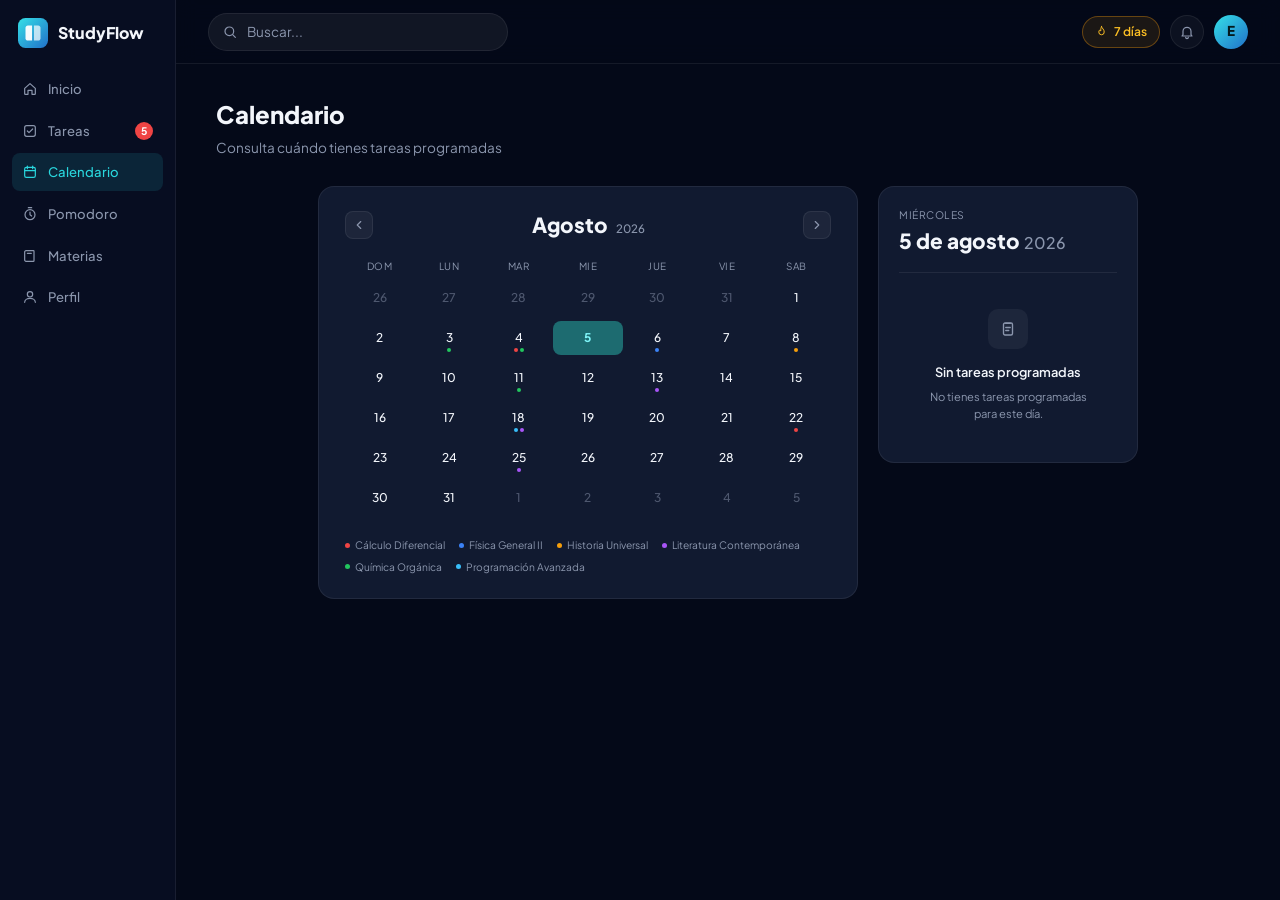
==== html/calendario.html @ 8182ddf0 "Paginas 1" ====
<!DOCTYPE html>
<html lang="es">
<head>
  <meta charset="UTF-8">
  <meta name="viewport" content="width=device-width, initial-scale=1.0">
  <title>Calendario — StudyFlow</title>
  <meta name="description" content="Consulta cuándo tienes tareas programadas en tu calendario de StudyFlow.">
  <link rel="icon" href="../assets/icons/favicon.svg" type="image/svg+xml">
  <link rel="preconnect" href="https://fonts.googleapis.com">
  <link rel="preconnect" href="https://fonts.gstatic.com" crossorigin>
  <link href="https://fonts.googleapis.com/css2?family=Plus+Jakarta+Sans:wght@400;500;600;700;800&display=swap" rel="stylesheet">
  <link rel="stylesheet" href="../css/styles.css">
  <link rel="stylesheet" href="../css/app.css">
  <link rel="stylesheet" href="../css/calendar.css">
  <link rel="stylesheet" href="../css/calendario.css">
</head>
<body class="app">

  <a class="skip-link" href="#contenido">Saltar al contenido principal</a>

  <div class="app-shell">
    <aside class="sidebar" id="sidebar">
      <a class="sidebar__brand" href="dashboard.html" aria-label="StudyFlow, ir al inicio">
        <img src="../assets/logo/studyflow-mark.svg" alt="" width="30" height="30">
        <span>StudyFlow</span>
      </a>
      <nav aria-label="Navegación de la aplicación">
        <ul class="sidebar__nav">
          <li><a class="sidebar__link" href="dashboard.html"><svg viewBox="0 0 24 24" aria-hidden="true"><path d="M4 11l8-7 8 7v8a1 1 0 0 1-1 1h-4v-6H9v6H5a1 1 0 0 1-1-1v-8z"/></svg><span>Inicio</span></a></li>
          <li><a class="sidebar__link" href="#"><svg viewBox="0 0 24 24" aria-hidden="true"><rect x="4" y="4" width="16" height="16" rx="3"/><path d="M8 12l2.5 2.5L16 9"/></svg><span>Tareas</span><span class="sidebar__badge" aria-label="5 tareas pendientes">5</span></a></li>
          <li><a class="sidebar__link" href="calendario.html" aria-current="page"><svg viewBox="0 0 24 24" aria-hidden="true"><rect x="4" y="5" width="16" height="15" rx="2.5"/><path d="M4 10h16M8 3v4M16 3v4"/></svg><span>Calendario</span></a></li>
          <li><a class="sidebar__link" href="#"><svg viewBox="0 0 24 24" aria-hidden="true"><circle cx="12" cy="13" r="7.5"/><path d="M12 9v4l2.5 2M9.5 2.5h5"/></svg><span>Pomodoro</span></a></li>
          <li><a class="sidebar__link" href="#"><svg viewBox="0 0 24 24" aria-hidden="true"><path d="M6 4h11a1 1 0 0 1 1 1v14a1 1 0 0 1-1 1H6a2 2 0 0 1-2-2V6a2 2 0 0 1 2-2z"/><path d="M8 8h6"/></svg><span>Materias</span></a></li>
          <li><a class="sidebar__link" href="#"><svg viewBox="0 0 24 24" aria-hidden="true"><circle cx="12" cy="8" r="4"/><path d="M4 20c0-3.5 3.6-6 8-6s8 2.5 8 6"/></svg><span>Perfil</span></a></li>
        </ul>
      </nav>
    </aside>
    <div class="sidebar-backdrop" aria-hidden="true"></div>

    <div class="app-main">
      <header class="topbar">
        <button type="button" class="topbar__menu" aria-label="Abrir menú de navegación" aria-expanded="false" aria-controls="sidebar"><svg viewBox="0 0 24 24" aria-hidden="true"><path d="M4 7h16M4 12h16M4 17h16"/></svg></button>
        <form class="topbar__search" role="search" action="#">
          <label class="visually-hidden" for="buscar">Buscar</label>
          <svg viewBox="0 0 24 24" aria-hidden="true"><circle cx="11" cy="11" r="6.5"/><path d="M16 16l4 4"/></svg>
          <input type="search" id="buscar" name="buscar" placeholder="Buscar...">
        </form>
        <div class="topbar__actions">
          <span class="streak"><svg viewBox="0 0 24 24" aria-hidden="true"><path d="M12 3c1 3.5 5 5 5 10a5 5 0 0 1-10 0c0-2 1-3 2-4 .3 1.2 1 1.8 1.7 2C10.5 8 10.8 5.5 12 3z"/></svg>7 días</span>
          <button type="button" class="icon-button" aria-label="Notificaciones"><svg viewBox="0 0 24 24" aria-hidden="true"><path d="M6 16v-5a6 6 0 0 1 12 0v5l1.5 2h-15L6 16zM10 20a2 2 0 0 0 4 0"/></svg></button>
          <span class="avatar" role="img" aria-label="Perfil de usuario">E</span>
        </div>
      </header>

      <main class="app-content" id="contenido">
        <div class="page-header">
          <h1>Calendario</h1>
          <p>Consulta cuándo tienes tareas programadas</p>
        </div>

        <div class="calendar-layout">
          <section class="calendar" data-calendar aria-labelledby="cal-titulo">
        <div class="calendar__header">
          <button type="button" class="calendar__nav" data-cal-prev aria-label="Mes anterior"><svg viewBox="0 0 24 24" aria-hidden="true"><path d="M15 6l-6 6 6 6"/></svg></button>
          <h2 class="calendar__title" id="cal-titulo"><span data-cal-month>Agosto</span> <span class="calendar__year" data-cal-year>2026</span></h2>
          <button type="button" class="calendar__nav" data-cal-next aria-label="Mes siguiente"><svg viewBox="0 0 24 24" aria-hidden="true"><path d="M9 6l6 6-6 6"/></svg></button>
        </div>
        <div class="calendar__weekdays" aria-hidden="true"><span>DOM</span><span>LUN</span><span>MAR</span><span>MIE</span><span>JUE</span><span>VIE</span><span>SAB</span></div>
        <div class="calendar__grid" data-cal-grid></div>
        <ul class="calendar__legend" aria-label="Materias">
          <li><span class="dot-subject dot-subject--calculo" aria-hidden="true"></span>Cálculo Diferencial</li>
          <li><span class="dot-subject dot-subject--fisica" aria-hidden="true"></span>Física General II</li>
          <li><span class="dot-subject dot-subject--historia" aria-hidden="true"></span>Historia Universal</li>
          <li><span class="dot-subject dot-subject--literatura" aria-hidden="true"></span>Literatura Contemporánea</li>
          <li><span class="dot-subject dot-subject--quimica" aria-hidden="true"></span>Química Orgánica</li>
          <li><span class="dot-subject dot-subject--programacion" aria-hidden="true"></span>Programación Avanzada</li>
        </ul>
      </section>

          <aside class="card day-panel" data-day-panel aria-labelledby="dia-titulo">
            <h2 class="visually-hidden" id="dia-titulo">Detalle del día seleccionado</h2>
            <p class="day-panel__weekday" data-day-weekday>Miércoles</p>
            <p class="day-panel__date"><span data-day-date>5 de agosto</span> <span class="day-panel__year" data-day-year>2026</span></p>
            <div class="day-panel__body" aria-live="polite">
              <ul class="day-panel__list" data-day-list></ul>
              <div class="day-panel__empty" data-day-empty>
                <span class="day-panel__empty-icon"><svg viewBox="0 0 24 24" aria-hidden="true"><rect x="6" y="4" width="12" height="16" rx="2"/><path d="M9 4.5h6M9 10h6M9 14h4"/></svg></span>
                <p class="day-panel__empty-title">Sin tareas programadas</p>
                <p class="day-panel__empty-text">No tienes tareas programadas para este día.</p>
              </div>
            </div>
          </aside>
        </div>
      </main>
    </div>
  </div>

  <script src="../js/main.js"></script>
  <script src="../js/app.js"></script>
  <script src="../js/calendar.js"></script>
</body>
</html>
---- css/styles.css ----
/* =========================================================
   StudyFlow — Estilos generales (compartidos por todas las páginas)
   Variables, reset, accesibilidad, botones, navbar y footer.
   Estilos específicos: inicio.css, app.css, dashboard.css, calendario.css
   ========================================================= */

/* ---------- Variables ---------- */
:root {
  --color-background: #060b17;
  --color-background-alt: #0a1226;
  --color-surface: #101a30;
  --color-surface-alt: #131f38;
  --color-border: rgba(255, 255, 255, 0.08);

  --color-primary: #29d6dd;
  --color-primary-dark: #1aa8b0;
  --color-primary-soft: rgba(41, 214, 221, 0.14);

  --color-text: #f3f6fb;
  --color-text-secondary: #8b96ad;

  --color-feature-pomodoro: #ff8a65;
  --color-feature-materias: #e06b9d;
  --color-feature-tareas: #6fd68f;
  --color-feature-estadisticas: #6fa8ff;
  --color-feature-logros: #ffcf5c;
  --color-feature-metas: #29d6dd;

  --font-body: "Plus Jakarta Sans", "Segoe UI", system-ui, -apple-system, sans-serif;

  --radius-sm: 10px;
  --radius-md: 16px;
  --radius-lg: 24px;

  --shadow-soft: 0 20px 60px rgba(0, 0, 0, 0.45);
  --container-width: 1160px;

  --transition-fast: 160ms ease;
}

/* ---------- Reset ---------- */
*,
*::before,
*::after {
  box-sizing: border-box;
}

html {
  scroll-behavior: smooth;
}

body {
  margin: 0;
  background-color: var(--color-background);
  color: var(--color-text);
  font-family: var(--font-body);
  line-height: 1.5;
  -webkit-font-smoothing: antialiased;
}

img {
  max-width: 100%;
  display: block;
}

ul {
  list-style: none;
  margin: 0;
  padding: 0;
}

a {
  color: inherit;
  text-decoration: none;
}

h1, h2, h3, h4, p {
  margin: 0;
}

button {
  font-family: inherit;
  cursor: pointer;
}

.container {
  width: 100%;
  max-width: var(--container-width);
  margin-inline: auto;
  padding-inline: 24px;
}

/* ---------- Accessibility helpers ---------- */
.skip-link {
  position: absolute;
  left: -999px;
  top: auto;
  background: var(--color-primary);
  color: #05161a;
  padding: 12px 18px;
  border-radius: 0 0 8px 0;
  font-weight: 600;
  z-index: 1000;
}

.skip-link:focus {
  left: 0;
  top: 0;
}

:focus-visible {
  outline: 2px solid var(--color-primary);
  outline-offset: 3px;
  border-radius: 4px;
}

@media (prefers-reduced-motion: reduce) {
  html {
    scroll-behavior: auto;
  }
  * {
    animation-duration: 0.001ms !important;
    transition-duration: 0.001ms !important;
  }
}

/* ---------- Buttons ---------- */
.btn {
  display: inline-flex;
  align-items: center;
  justify-content: center;
  gap: 8px;
  border-radius: 999px;
  border: 1px solid transparent;
  padding: 11px 22px;
  font-size: 0.95rem;
  font-weight: 600;
  line-height: normal;
  transition: transform var(--transition-fast), background-color var(--transition-fast), border-color var(--transition-fast);
  white-space: nowrap;
}

.btn:hover {
  transform: translateY(-1px);
}

.btn--primary {
  background: linear-gradient(135deg, #34e0e7, var(--color-primary-dark));
  color: #04191c;
}

.btn--primary:hover {
  background: linear-gradient(135deg, #4be7ed, #21b8c1);
}

.btn--ghost {
  background: transparent;
  color: var(--color-text);
  border-color: var(--color-border);
}

.btn--ghost:hover {
  background: rgba(255, 255, 255, 0.06);
}

.btn--outline {
  background: rgba(255, 255, 255, 0.03);
  color: var(--color-text);
  border-color: var(--color-border);
}

.btn--outline:hover {
  background: rgba(255, 255, 255, 0.08);
}

.btn--large {
  padding: 14px 28px;
  font-size: 1rem;
}

.btn--block {
  width: 100%;
}

/* ---------- Header / Navbar ---------- */
.site-header {
  position: sticky;
  top: 0;
  z-index: 100;
  background: rgba(6, 11, 23, 0.85);
  backdrop-filter: blur(10px);
  border-bottom: 1px solid var(--color-border);
}

.navbar {
  display: flex;
  align-items: center;
  justify-content: space-between;
  gap: 24px;
  padding-block: 16px;
}

.navbar__brand {
  display: flex;
  align-items: center;
  gap: 10px;
  font-weight: 800;
  font-size: 1.1rem;
}

.navbar__logo {
  display: inline-flex;
  align-items: center;
  justify-content: center;
  width: 34px;
  height: 34px;
  border-radius: 10px;
  background: linear-gradient(135deg, #34e0e7, #2170c9);
  flex-shrink: 0;
}

.navbar__links {
  display: flex;
  gap: 28px;
}

.navbar__links a {
  color: var(--color-text-secondary);
  font-size: 0.95rem;
  font-weight: 500;
  transition: color var(--transition-fast);
}

.navbar__links a:hover {
  color: var(--color-text);
}

.navbar__actions {
  display: flex;
  align-items: center;
  gap: 12px;
}

.navbar__toggle {
  display: none;
  flex-direction: column;
  justify-content: center;
  gap: 5px;
  width: 40px;
  height: 40px;
  background: transparent;
  border: 1px solid var(--color-border);
  border-radius: 8px;
}

.navbar__toggle span {
  display: block;
  height: 2px;
  width: 18px;
  margin-inline: auto;
  background: var(--color-text);
  transition: transform var(--transition-fast), opacity var(--transition-fast);
}

.navbar__toggle[aria-expanded="true"] span:nth-child(1) {
  transform: translateY(7px) rotate(45deg);
}
.navbar__toggle[aria-expanded="true"] span:nth-child(2) {
  opacity: 0;
}
.navbar__toggle[aria-expanded="true"] span:nth-child(3) {
  transform: translateY(-7px) rotate(-45deg);
}

.mobile-menu {
  display: none;
  flex-direction: column;
  gap: 18px;
  padding: 20px 24px 28px;
  border-top: 1px solid var(--color-border);
  background: var(--color-background-alt);
}

.mobile-menu__links {
  display: flex;
  flex-direction: column;
  gap: 14px;
}

.mobile-menu__links a {
  color: var(--color-text);
  font-weight: 500;
}

.mobile-menu__actions {
  display: flex;
  flex-direction: column;
  gap: 10px;
}

.mobile-menu.is-open {
  display: flex;
}

/* ---------- Footer ---------- */
.site-footer {
  background: var(--color-background-alt);
  border-top: 1px solid var(--color-border);
  padding-top: 64px;
}

.footer__grid {
  display: grid;
  grid-template-columns: 1.6fr repeat(3, 1fr);
  gap: 40px;
  padding-bottom: 48px;
}

.footer__brand p {
  margin-top: 14px;
  color: var(--color-text-secondary);
  font-size: 0.9rem;
  max-width: 32ch;
}

.footer__col h4 {
  font-size: 0.9rem;
  margin-bottom: 16px;
}

.footer__col ul {
  display: flex;
  flex-direction: column;
  gap: 10px;
}

.footer__col a {
  color: var(--color-text-secondary);
  font-size: 0.9rem;
  transition: color var(--transition-fast);
}

.footer__col a:hover {
  color: var(--color-text);
}

.footer__bottom {
  border-top: 1px solid var(--color-border);
  padding-block: 22px;
  text-align: center;
  color: var(--color-text-secondary);
  font-size: 0.85rem;
}

/* ---------- Responsive (navbar, footer, contenedor) ---------- */

@media (max-width: 1024px) {
  .footer__grid {
    grid-template-columns: 1fr 1fr;
  }
}

@media (max-width: 768px) {
  .navbar__links,
  .navbar__actions {
    display: none;
  }

  .navbar__toggle {
    display: flex;
  }

  .mobile-menu.is-open {
    display: flex;
  }
}

@media (max-width: 640px) {
  .footer__grid {
    grid-template-columns: 1fr;
  }
}

@media (max-width: 480px) {
  .container {
    padding-inline: 18px;
  }
}
---- css/app.css ----
/* =========================================================
   StudyFlow — Estructura de la aplicación (páginas internas)
   Sidebar, barra superior y componentes compartidos.
   Requiere css/styles.css cargado antes.
   ========================================================= */

:root {
  --app-bg: #040918;
  --app-sidebar-bg: #070d21;
  --app-card: #0e1529;
  --app-card-alt: #111a30;
  --app-border: rgba(255, 255, 255, 0.07);

  --color-danger: #ef4444;
  --color-warning: #f59e0b;
  --color-success: #22c55e;
  --color-info: #3b82f6;

  --subject-calculo: #ef4444;
  --subject-fisica: #3b82f6;
  --subject-historia: #f59e0b;
  --subject-literatura: #a855f7;
  --subject-quimica: #22c55e;
  --subject-programacion: #38bdf8;

  --sidebar-width: 176px;
  --topbar-height: 64px;
}

.app {
  background: var(--app-bg);
}

.visually-hidden {
  position: absolute;
  width: 1px;
  height: 1px;
  margin: -1px;
  padding: 0;
  overflow: hidden;
  clip: rect(0, 0, 0, 0);
  white-space: nowrap;
  border: 0;
}

/* ---------- Layout general ---------- */
.app-shell {
  display: grid;
  grid-template-columns: var(--sidebar-width) minmax(0, 1fr);
  min-height: 100vh;
}

.app-main {
  min-width: 0;
}

.app-content {
  padding: 32px 40px 56px;
}

/* ---------- Sidebar ---------- */
.sidebar {
  position: sticky;
  top: 0;
  height: 100vh;
  display: flex;
  flex-direction: column;
  gap: 22px;
  padding: 18px 12px;
  background: var(--app-sidebar-bg);
  border-right: 1px solid var(--app-border);
}

.sidebar__brand {
  display: flex;
  align-items: center;
  gap: 10px;
  padding: 0 6px;
  font-weight: 800;
  font-size: 1rem;
}

.sidebar__brand img {
  width: 30px;
  height: 30px;
}

.sidebar__nav {
  display: flex;
  flex-direction: column;
  gap: 4px;
}

.sidebar__link {
  display: flex;
  align-items: center;
  gap: 10px;
  padding: 9px 10px;
  border-radius: 8px;
  color: var(--color-text-secondary);
  font-size: 0.82rem;
  font-weight: 500;
  transition: background-color var(--transition-fast), color var(--transition-fast);
}

.sidebar__link svg {
  width: 16px;
  height: 16px;
  flex-shrink: 0;
  fill: none;
  stroke: currentColor;
  stroke-width: 1.8;
  stroke-linecap: round;
  stroke-linejoin: round;
}

.sidebar__link:hover {
  background: rgba(255, 255, 255, 0.05);
  color: var(--color-text);
}

.sidebar__link[aria-current="page"] {
  background: rgba(41, 214, 221, 0.12);
  color: var(--color-primary);
}

.sidebar__badge {
  display: inline-flex;
  align-items: center;
  justify-content: center;
  min-width: 18px;
  height: 18px;
  margin-left: auto;
  padding: 0 5px;
  border-radius: 999px;
  background: var(--color-danger);
  color: #fff;
  font-size: 0.65rem;
  font-weight: 700;
}

.sidebar-backdrop {
  display: none;
}

/* ---------- Barra superior ---------- */
.topbar {
  position: sticky;
  top: 0;
  z-index: 50;
  display: flex;
  align-items: center;
  gap: 16px;
  height: var(--topbar-height);
  padding: 0 32px;
  background: rgba(4, 9, 24, 0.88);
  backdrop-filter: blur(10px);
  border-bottom: 1px solid var(--app-border);
}

.topbar__menu {
  display: none;
  place-items: center;
  width: 38px;
  height: 38px;
  border-radius: 10px;
  border: 1px solid var(--app-border);
  background: rgba(255, 255, 255, 0.04);
  color: var(--color-text);
}

.topbar__menu svg,
.icon-button svg,
.topbar__search svg {
  width: 16px;
  height: 16px;
  fill: none;
  stroke: currentColor;
  stroke-width: 1.8;
  stroke-linecap: round;
  stroke-linejoin: round;
}

.topbar__search {
  position: relative;
  flex: 0 1 300px;
  color: var(--color-text-secondary);
}

.topbar__search svg {
  position: absolute;
  left: 14px;
  top: 50%;
  transform: translateY(-50%);
  pointer-events: none;
}

.topbar__search input {
  width: 100%;
  height: 38px;
  padding: 0 14px 0 38px;
  border-radius: 999px;
  border: 1px solid var(--app-border);
  background: rgba(255, 255, 255, 0.06);
  color: var(--color-text);
  font: inherit;
  font-size: 0.85rem;
}

.topbar__search input::placeholder {
  color: var(--color-text-secondary);
}

.topbar__actions {
  display: flex;
  align-items: center;
  gap: 10px;
  margin-left: auto;
}

.streak {
  display: inline-flex;
  align-items: center;
  gap: 6px;
  padding: 6px 12px;
  border-radius: 999px;
  border: 1px solid rgba(245, 158, 11, 0.35);
  background: rgba(245, 158, 11, 0.1);
  color: #fbbf24;
  font-size: 0.75rem;
  font-weight: 600;
  white-space: nowrap;
}

.streak svg {
  width: 13px;
  height: 13px;
  fill: none;
  stroke: currentColor;
  stroke-width: 1.8;
  stroke-linecap: round;
  stroke-linejoin: round;
}

.icon-button {
  display: grid;
  place-items: center;
  width: 34px;
  height: 34px;
  border-radius: 50%;
  border: 1px solid var(--app-border);
  background: rgba(255, 255, 255, 0.04);
  color: var(--color-text-secondary);
  transition: color var(--transition-fast), background-color var(--transition-fast);
}

.icon-button:hover {
  color: var(--color-text);
  background: rgba(255, 255, 255, 0.09);
}

.avatar {
  display: grid;
  place-items: center;
  width: 34px;
  height: 34px;
  border-radius: 50%;
  background: linear-gradient(135deg, #34e0e7, #2170c9);
  color: #04191c;
  font-size: 0.85rem;
  font-weight: 800;
}

/* ---------- Componentes compartidos ---------- */
.card {
  background: var(--app-card);
  border: 1px solid var(--app-border);
  border-radius: var(--radius-md);
  padding: 24px;
}

.card--outlined {
  border-radius: var(--radius-lg);
  border-color: rgba(255, 255, 255, 0.18);
}

.bar {
  -webkit-appearance: none;
  appearance: none;
  display: block;
  width: 100%;
  height: 6px;
  border: 0;
  border-radius: 999px;
  background: rgba(255, 255, 255, 0.07);
  overflow: hidden;
  --bar-fill: linear-gradient(90deg, #29d6dd, #6f7cf6);
}

.bar::-webkit-progress-bar {
  background: rgba(255, 255, 255, 0.07);
  border-radius: 999px;
}

.bar::-webkit-progress-value {
  border-radius: 999px;
  background: var(--bar-fill);
}

.bar::-moz-progress-bar {
  border-radius: 999px;
  background: var(--bar-fill);
}

.bar--blue { --bar-fill: linear-gradient(90deg, #3b82f6, #1d4ed8); }
.bar--red { --bar-fill: linear-gradient(90deg, #ef4444, #991b1b); }
.bar--green { --bar-fill: linear-gradient(90deg, #22c55e, #166534); }

.badge {
  display: inline-block;
  padding: 3px 10px;
  border-radius: 6px;
  font-size: 0.66rem;
  font-weight: 600;
}

.badge--high { background: rgba(239, 68, 68, 0.16); color: #f87171; }
.badge--medium { background: rgba(245, 158, 11, 0.16); color: #fbbf24; }
.badge--low { background: rgba(34, 197, 94, 0.16); color: #4ade80; }

.dot-subject {
  display: inline-block;
  width: 5px;
  height: 5px;
  border-radius: 50%;
  flex-shrink: 0;
}

.dot-subject--calculo { background: var(--subject-calculo); }
.dot-subject--fisica { background: var(--subject-fisica); }
.dot-subject--historia { background: var(--subject-historia); }
.dot-subject--literatura { background: var(--subject-literatura); }
.dot-subject--quimica { background: var(--subject-quimica); }
.dot-subject--programacion { background: var(--subject-programacion); }

/* ---------- Responsive ---------- */
@media (max-width: 900px) {
  .app-shell {
    grid-template-columns: minmax(0, 1fr);
  }

  .sidebar {
    position: fixed;
    inset: 0 auto 0 0;
    z-index: 200;
    width: 240px;
    transform: translateX(-100%);
    visibility: hidden;
    transition: transform 220ms ease, visibility 220ms;
  }

  .sidebar.is-open {
    transform: none;
    visibility: visible;
  }

  .sidebar-backdrop {
    position: fixed;
    inset: 0;
    z-index: 150;
    background: rgba(2, 5, 14, 0.65);
  }

  .sidebar-backdrop.is-visible {
    display: block;
  }

  .topbar__menu {
    display: grid;
  }

  .topbar {
    padding: 0 20px;
  }
}

@media (max-width: 768px) {
  .app-content {
    padding: 24px 20px 40px;
  }
}

@media (max-width: 480px) {
  .topbar {
    gap: 10px;
    padding: 0 14px;
  }

  .topbar__search {
    flex: 1 1 auto;
    min-width: 0;
  }

  .topbar__actions {
    gap: 8px;
  }

  .topbar__actions .icon-button {
    display: none;
  }
}
---- css/calendar.css ----
/* =========================================================
   StudyFlow — Componente calendario (dashboard y página Calendario)
   Requiere css/app.css cargado antes.
   ========================================================= */

.calendar {
  background: var(--app-card-alt);
  border: 1px solid var(--app-border);
  border-radius: var(--radius-md);
  padding: 22px 26px 24px;
}

.calendar__header {
  display: flex;
  align-items: center;
  justify-content: space-between;
  gap: 12px;
}

.calendar__title {
  font-size: 1.3rem;
  font-weight: 800;
}

.calendar__year {
  margin-left: 4px;
  font-size: 0.72rem;
  font-weight: 500;
  color: var(--color-text-secondary);
}

.calendar__nav {
  display: grid;
  place-items: center;
  width: 28px;
  height: 28px;
  border-radius: 8px;
  border: 1px solid var(--app-border);
  background: rgba(255, 255, 255, 0.05);
  color: var(--color-text-secondary);
  transition: color var(--transition-fast), background-color var(--transition-fast);
}

.calendar__nav:hover {
  color: var(--color-text);
  background: rgba(255, 255, 255, 0.1);
}

.calendar__nav svg {
  width: 14px;
  height: 14px;
  fill: none;
  stroke: currentColor;
  stroke-width: 2;
  stroke-linecap: round;
  stroke-linejoin: round;
}

.calendar__weekdays,
.calendar__grid {
  display: grid;
  grid-template-columns: repeat(7, minmax(0, 1fr));
}

.calendar__weekdays {
  margin: 18px 0 8px;
  text-align: center;
  font-size: 0.62rem;
  letter-spacing: 0.05em;
  color: var(--color-text-secondary);
}

.calendar__grid {
  row-gap: 6px;
}

.calendar__day {
  position: relative;
  display: grid;
  place-items: center;
  height: 34px;
  border: 0;
  border-radius: 8px;
  background: transparent;
  color: var(--color-text);
  font: inherit;
  font-size: 0.75rem;
  font-weight: 500;
  transition: background-color var(--transition-fast);
}

button.calendar__day {
  cursor: pointer;
}

button.calendar__day:hover {
  background: rgba(255, 255, 255, 0.07);
}

.calendar__day.is-outside {
  color: rgba(139, 150, 173, 0.5);
}

.calendar__day.is-selected {
  box-shadow: inset 0 0 0 1px rgba(41, 214, 221, 0.6);
}

.calendar__day.is-today {
  background: #1d6b70;
  color: #7ff5f9;
  font-weight: 700;
}

.calendar__dots {
  position: absolute;
  bottom: 3px;
  left: 50%;
  display: flex;
  gap: 2px;
  transform: translateX(-50%);
}

.calendar__dots .dot-subject {
  width: 4px;
  height: 4px;
}

.calendar__legend {
  display: flex;
  flex-wrap: wrap;
  gap: 6px 14px;
  margin-top: 22px;
  font-size: 0.64rem;
  color: var(--color-text-secondary);
}

.calendar__legend li {
  display: flex;
  align-items: center;
  gap: 5px;
}

@media (max-width: 480px) {
  .calendar {
    padding: 18px 14px 20px;
  }

  .calendar__day {
    height: 32px;
  }
}
---- css/calendario.css ----
/* =========================================================
   StudyFlow — Página Calendario
   Requiere css/styles.css, css/app.css y css/calendar.css.
   ========================================================= */

.page-header h1 {
  font-size: 1.5rem;
  font-weight: 800;
}

.page-header p {
  margin-top: 6px;
  font-size: 0.85rem;
  color: var(--color-text-secondary);
}

.calendar-layout {
  display: grid;
  grid-template-columns: minmax(0, 540px) 260px;
  justify-content: center;
  align-items: start;
  gap: 20px;
  margin-top: 28px;
}

.day-panel {
  padding: 20px;
  border-radius: var(--radius-md);
  background: var(--app-card-alt);
}

.day-panel__weekday {
  font-size: 0.65rem;
  letter-spacing: 0.05em;
  text-transform: uppercase;
  color: var(--color-text-secondary);
}

.day-panel__date {
  margin-top: 2px;
  font-size: 1.3rem;
  font-weight: 800;
}

.day-panel__year {
  font-size: 1rem;
  font-weight: 500;
  color: var(--color-text-secondary);
}

.day-panel__body {
  margin-top: 16px;
  padding-top: 24px;
  border-top: 1px solid var(--app-border);
}

.day-panel__empty {
  display: flex;
  flex-direction: column;
  align-items: center;
  gap: 6px;
  padding: 12px 0 20px;
  text-align: center;
}

.day-panel__empty[hidden] {
  display: none;
}

.day-panel__empty-icon {
  display: grid;
  place-items: center;
  width: 40px;
  height: 40px;
  margin-bottom: 8px;
  border-radius: 10px;
  background: rgba(255, 255, 255, 0.05);
  color: var(--color-text-secondary);
}

.day-panel__empty-icon svg {
  width: 18px;
  height: 18px;
  fill: none;
  stroke: currentColor;
  stroke-width: 1.8;
  stroke-linecap: round;
  stroke-linejoin: round;
}

.day-panel__empty-title {
  font-size: 0.8rem;
  font-weight: 600;
}

.day-panel__empty-text {
  max-width: 20ch;
  font-size: 0.7rem;
  color: var(--color-text-secondary);
}

.day-panel__list {
  display: flex;
  flex-direction: column;
  gap: 10px;
}

.day-panel__item {
  display: flex;
  align-items: center;
  gap: 10px;
  padding: 10px 12px;
  border-radius: 10px;
  background: rgba(255, 255, 255, 0.04);
  font-size: 0.8rem;
  font-weight: 600;
}

.day-panel__item .dot-subject {
  width: 8px;
  height: 8px;
}

@media (max-width: 900px) {
  .calendar-layout {
    grid-template-columns: minmax(0, 540px);
  }
}
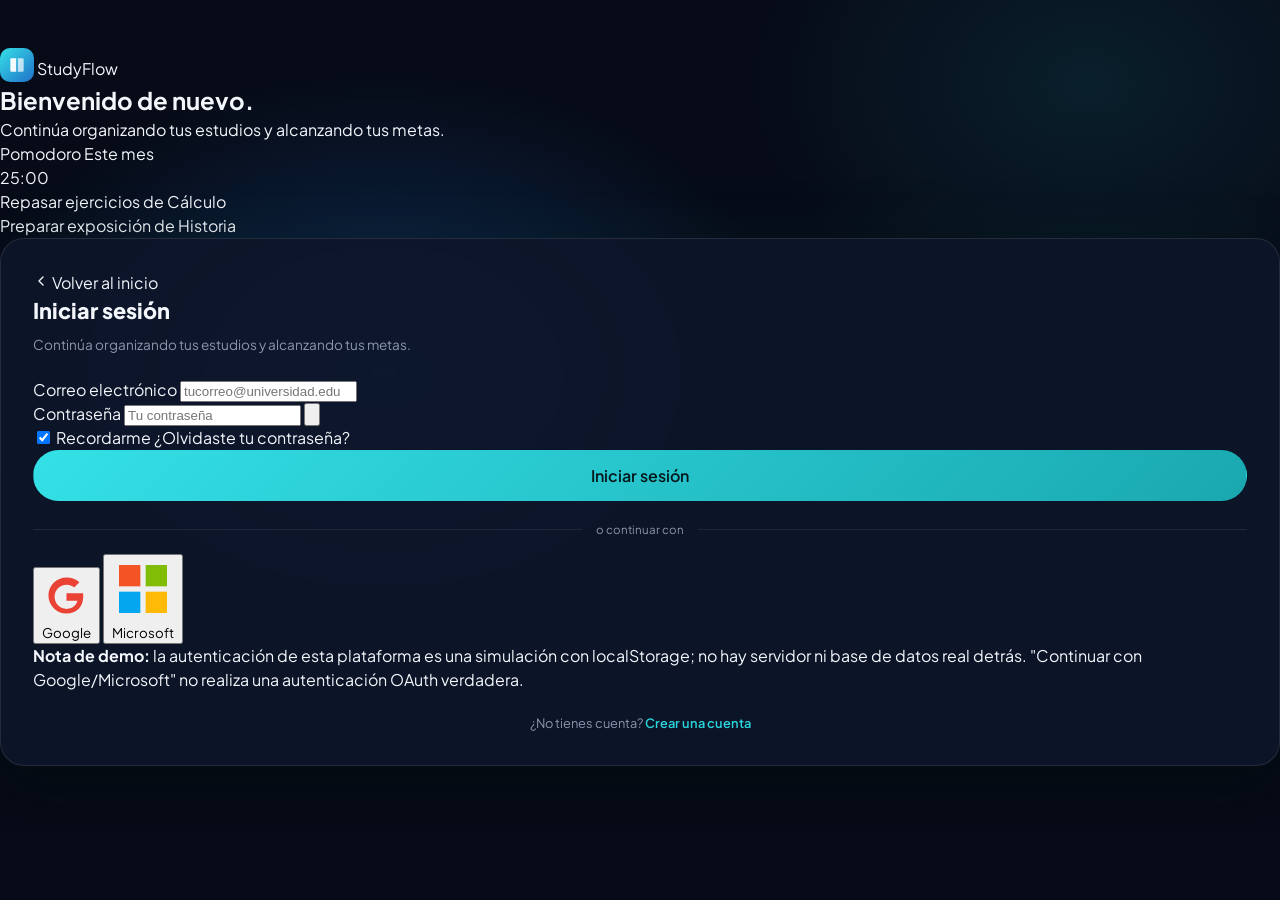
==== commit 4b9cca8d: "Pagina Final" ====
--- a/html/calendario.html
+++ b/html/calendario.html
@@ -10,47 +10,20 @@
   <link rel="preconnect" href="https://fonts.gstatic.com" crossorigin>
   <link href="https://fonts.googleapis.com/css2?family=Plus+Jakarta+Sans:wght@400;500;600;700;800&display=swap" rel="stylesheet">
   <link rel="stylesheet" href="../css/styles.css">
+  <link rel="stylesheet" href="../css/components.css">
   <link rel="stylesheet" href="../css/app.css">
   <link rel="stylesheet" href="../css/calendar.css">
   <link rel="stylesheet" href="../css/calendario.css">
 </head>
-<body class="app">
+<body class="app" data-page="calendario">
 
   <a class="skip-link" href="#contenido">Saltar al contenido principal</a>
 
   <div class="app-shell">
-    <aside class="sidebar" id="sidebar">
-      <a class="sidebar__brand" href="dashboard.html" aria-label="StudyFlow, ir al inicio">
-        <img src="../assets/logo/studyflow-mark.svg" alt="" width="30" height="30">
-        <span>StudyFlow</span>
-      </a>
-      <nav aria-label="Navegación de la aplicación">
-        <ul class="sidebar__nav">
-          <li><a class="sidebar__link" href="dashboard.html"><svg viewBox="0 0 24 24" aria-hidden="true"><path d="M4 11l8-7 8 7v8a1 1 0 0 1-1 1h-4v-6H9v6H5a1 1 0 0 1-1-1v-8z"/></svg><span>Inicio</span></a></li>
-          <li><a class="sidebar__link" href="#"><svg viewBox="0 0 24 24" aria-hidden="true"><rect x="4" y="4" width="16" height="16" rx="3"/><path d="M8 12l2.5 2.5L16 9"/></svg><span>Tareas</span><span class="sidebar__badge" aria-label="5 tareas pendientes">5</span></a></li>
-          <li><a class="sidebar__link" href="calendario.html" aria-current="page"><svg viewBox="0 0 24 24" aria-hidden="true"><rect x="4" y="5" width="16" height="15" rx="2.5"/><path d="M4 10h16M8 3v4M16 3v4"/></svg><span>Calendario</span></a></li>
-          <li><a class="sidebar__link" href="#"><svg viewBox="0 0 24 24" aria-hidden="true"><circle cx="12" cy="13" r="7.5"/><path d="M12 9v4l2.5 2M9.5 2.5h5"/></svg><span>Pomodoro</span></a></li>
-          <li><a class="sidebar__link" href="#"><svg viewBox="0 0 24 24" aria-hidden="true"><path d="M6 4h11a1 1 0 0 1 1 1v14a1 1 0 0 1-1 1H6a2 2 0 0 1-2-2V6a2 2 0 0 1 2-2z"/><path d="M8 8h6"/></svg><span>Materias</span></a></li>
-          <li><a class="sidebar__link" href="#"><svg viewBox="0 0 24 24" aria-hidden="true"><circle cx="12" cy="8" r="4"/><path d="M4 20c0-3.5 3.6-6 8-6s8 2.5 8 6"/></svg><span>Perfil</span></a></li>
-        </ul>
-      </nav>
-    </aside>
-    <div class="sidebar-backdrop" aria-hidden="true"></div>
+    <div data-shell="sidebar"></div>
 
     <div class="app-main">
-      <header class="topbar">
-        <button type="button" class="topbar__menu" aria-label="Abrir menú de navegación" aria-expanded="false" aria-controls="sidebar"><svg viewBox="0 0 24 24" aria-hidden="true"><path d="M4 7h16M4 12h16M4 17h16"/></svg></button>
-        <form class="topbar__search" role="search" action="#">
-          <label class="visually-hidden" for="buscar">Buscar</label>
-          <svg viewBox="0 0 24 24" aria-hidden="true"><circle cx="11" cy="11" r="6.5"/><path d="M16 16l4 4"/></svg>
-          <input type="search" id="buscar" name="buscar" placeholder="Buscar...">
-        </form>
-        <div class="topbar__actions">
-          <span class="streak"><svg viewBox="0 0 24 24" aria-hidden="true"><path d="M12 3c1 3.5 5 5 5 10a5 5 0 0 1-10 0c0-2 1-3 2-4 .3 1.2 1 1.8 1.7 2C10.5 8 10.8 5.5 12 3z"/></svg>7 días</span>
-          <button type="button" class="icon-button" aria-label="Notificaciones"><svg viewBox="0 0 24 24" aria-hidden="true"><path d="M6 16v-5a6 6 0 0 1 12 0v5l1.5 2h-15L6 16zM10 20a2 2 0 0 0 4 0"/></svg></button>
-          <span class="avatar" role="img" aria-label="Perfil de usuario">E</span>
-        </div>
-      </header>
+      <div data-shell="topbar"></div>
 
       <main class="app-content" id="contenido">
         <div class="page-header">
@@ -59,35 +32,16 @@
         </div>
 
         <div class="calendar-layout">
-          <section class="calendar" data-calendar aria-labelledby="cal-titulo">
-        <div class="calendar__header">
-          <button type="button" class="calendar__nav" data-cal-prev aria-label="Mes anterior"><svg viewBox="0 0 24 24" aria-hidden="true"><path d="M15 6l-6 6 6 6"/></svg></button>
-          <h2 class="calendar__title" id="cal-titulo"><span data-cal-month>Agosto</span> <span class="calendar__year" data-cal-year>2026</span></h2>
-          <button type="button" class="calendar__nav" data-cal-next aria-label="Mes siguiente"><svg viewBox="0 0 24 24" aria-hidden="true"><path d="M9 6l6 6-6 6"/></svg></button>
-        </div>
-        <div class="calendar__weekdays" aria-hidden="true"><span>DOM</span><span>LUN</span><span>MAR</span><span>MIE</span><span>JUE</span><span>VIE</span><span>SAB</span></div>
-        <div class="calendar__grid" data-cal-grid></div>
-        <ul class="calendar__legend" aria-label="Materias">
-          <li><span class="dot-subject dot-subject--calculo" aria-hidden="true"></span>Cálculo Diferencial</li>
-          <li><span class="dot-subject dot-subject--fisica" aria-hidden="true"></span>Física General II</li>
-          <li><span class="dot-subject dot-subject--historia" aria-hidden="true"></span>Historia Universal</li>
-          <li><span class="dot-subject dot-subject--literatura" aria-hidden="true"></span>Literatura Contemporánea</li>
-          <li><span class="dot-subject dot-subject--quimica" aria-hidden="true"></span>Química Orgánica</li>
-          <li><span class="dot-subject dot-subject--programacion" aria-hidden="true"></span>Programación Avanzada</li>
-        </ul>
-      </section>
+          <section class="calendar" data-calendar aria-labelledby="cal-titulo"></section>
 
-          <aside class="card day-panel" data-day-panel aria-labelledby="dia-titulo">
+          <aside class="card day-panel" aria-labelledby="dia-titulo">
             <h2 class="visually-hidden" id="dia-titulo">Detalle del día seleccionado</h2>
-            <p class="day-panel__weekday" data-day-weekday>Miércoles</p>
-            <p class="day-panel__date"><span data-day-date>5 de agosto</span> <span class="day-panel__year" data-day-year>2026</span></p>
+            <p class="day-panel__weekday" id="dayWeekday"></p>
+            <p class="day-panel__date"><span id="dayDate"></span> <span class="day-panel__year" id="dayYear"></span></p>
             <div class="day-panel__body" aria-live="polite">
-              <ul class="day-panel__list" data-day-list></ul>
-              <div class="day-panel__empty" data-day-empty>
-                <span class="day-panel__empty-icon"><svg viewBox="0 0 24 24" aria-hidden="true"><rect x="6" y="4" width="12" height="16" rx="2"/><path d="M9 4.5h6M9 10h6M9 14h4"/></svg></span>
-                <p class="day-panel__empty-title">Sin tareas programadas</p>
-                <p class="day-panel__empty-text">No tienes tareas programadas para este día.</p>
-              </div>
+              <ul class="day-panel__list" id="dayList"></ul>
+              <div class="day-panel__empty" id="dayEmpty" hidden></div>
+              <a href="tareas.html?nueva=1" class="btn btn--outline btn--sm btn--block" id="dayCreate">Crear tarea para este día</a>
             </div>
           </aside>
         </div>
@@ -95,8 +49,11 @@
     </div>
   </div>
 
-  <script src="../js/main.js"></script>
+  <script src="../js/icons.js"></script>
+  <script src="../js/store.js"></script>
+  <script src="../js/ui.js"></script>
   <script src="../js/app.js"></script>
   <script src="../js/calendar.js"></script>
+  <script src="../js/calendario.js"></script>
 </body>
 </html>
--- a/css/components.css
+++ b/css/components.css
@@ -0,0 +1,534 @@
+/* =========================================================
+   StudyFlow — Componentes compartidos
+   Botones extra, avisos, formularios, modal, pestañas, chips.
+   Se usa en páginas internas y de autenticación.
+   ========================================================= */
+
+.btn--sm {
+  padding: 9px 18px;
+  font-size: 0.82rem;
+}
+
+.btn--danger {
+  background: rgba(239, 68, 68, 0.16);
+  color: #f87171;
+  border-color: rgba(239, 68, 68, 0.4);
+}
+
+.btn--danger:hover {
+  background: rgba(239, 68, 68, 0.28);
+}
+
+.btn[disabled],
+.btn[aria-disabled="true"] {
+  opacity: 0.55;
+  cursor: not-allowed;
+  transform: none;
+}
+
+/* ---------- Avisos ---------- */
+.toast-region {
+  position: fixed;
+  right: 20px;
+  bottom: 20px;
+  z-index: 500;
+  display: flex;
+  flex-direction: column;
+  gap: 8px;
+  max-width: calc(100vw - 40px);
+}
+
+.toast {
+  padding: 12px 18px;
+  border-radius: 12px;
+  border: 1px solid rgba(41, 214, 221, 0.4);
+  background: #0c2530;
+  color: var(--color-text);
+  font-size: 0.85rem;
+  font-weight: 600;
+  box-shadow: var(--shadow-soft);
+  transition: opacity 300ms ease, transform 300ms ease;
+}
+
+.toast--error {
+  border-color: rgba(239, 68, 68, 0.5);
+  background: #2a1219;
+}
+
+.toast.is-leaving {
+  opacity: 0;
+  transform: translateY(8px);
+}
+
+/* ---------- Formularios ---------- */
+.field {
+  display: flex;
+  flex-direction: column;
+  gap: 6px;
+  min-width: 0;
+  margin: 0;
+  padding: 0;
+  border: 0;
+}
+
+.field > label,
+.field > legend {
+  padding: 0;
+  font-size: 0.72rem;
+  font-weight: 600;
+  color: var(--color-text-secondary);
+}
+
+.field input,
+.field select,
+.field textarea {
+  width: 100%;
+  padding: 11px 14px;
+  border-radius: 10px;
+  border: 1px solid var(--app-border);
+  background: rgba(255, 255, 255, 0.07);
+  color: var(--color-text);
+  font: inherit;
+  font-size: 0.85rem;
+}
+
+.field textarea {
+  resize: vertical;
+  min-height: 84px;
+}
+
+.field input::placeholder,
+.field textarea::placeholder {
+  color: rgba(139, 150, 173, 0.75);
+}
+
+.field select option {
+  background: var(--app-card-alt);
+  color: var(--color-text);
+}
+
+.field input[readonly] {
+  opacity: 0.7;
+  cursor: not-allowed;
+}
+
+.field input[aria-invalid="true"],
+.field select[aria-invalid="true"] {
+  border-color: rgba(239, 68, 68, 0.7);
+}
+
+.field__error {
+  font-size: 0.72rem;
+  color: #f87171;
+}
+
+.form-error {
+  padding: 10px 14px;
+  border-radius: 10px;
+  border: 1px solid rgba(239, 68, 68, 0.4);
+  background: rgba(239, 68, 68, 0.1);
+  color: #fca5a5;
+  font-size: 0.8rem;
+}
+
+.form-error[hidden] {
+  display: none;
+}
+
+.form-success {
+  padding: 10px 14px;
+  border-radius: 10px;
+  border: 1px solid rgba(41, 214, 221, 0.4);
+  background: rgba(41, 214, 221, 0.1);
+  color: var(--color-primary);
+  font-size: 0.8rem;
+}
+
+.field-row {
+  display: grid;
+  grid-template-columns: repeat(2, minmax(0, 1fr));
+  gap: 14px;
+}
+
+.input-wrap {
+  position: relative;
+}
+
+.input-wrap input {
+  padding-right: 42px;
+}
+
+.input-wrap__toggle {
+  position: absolute;
+  top: 50%;
+  right: 8px;
+  display: grid;
+  place-items: center;
+  width: 30px;
+  height: 30px;
+  transform: translateY(-50%);
+  border: 0;
+  border-radius: 8px;
+  background: transparent;
+  color: var(--color-text-secondary);
+}
+
+.input-wrap__toggle:hover {
+  color: var(--color-text);
+}
+
+.input-wrap__toggle svg {
+  width: 16px;
+  height: 16px;
+}
+
+/* Opciones en píldora (radio) */
+.segmented {
+  display: flex;
+  gap: 8px;
+}
+
+.segmented label {
+  position: relative;
+  flex: 1;
+}
+
+.segmented input {
+  position: absolute;
+  opacity: 0;
+  inset: 0;
+  width: 100%;
+  height: 100%;
+  margin: 0;
+  cursor: pointer;
+}
+
+.segmented span {
+  display: block;
+  padding: 10px 8px;
+  border-radius: 10px;
+  border: 1px solid var(--app-border);
+  background: rgba(255, 255, 255, 0.05);
+  color: var(--color-text-secondary);
+  font-size: 0.8rem;
+  font-weight: 600;
+  text-align: center;
+  transition: background-color var(--transition-fast), color var(--transition-fast);
+}
+
+.segmented input:checked + span {
+  color: var(--tone, var(--color-primary));
+  border-color: var(--tone, var(--color-primary));
+  background: rgba(var(--tone-rgb, 41, 214, 221), 0.14);
+}
+
+.segmented input:focus-visible + span {
+  outline: 2px solid var(--color-primary);
+  outline-offset: 2px;
+}
+
+.segmented--high { --tone: #f87171; --tone-rgb: 239, 68, 68; }
+.segmented--medium { --tone: #fbbf24; --tone-rgb: 245, 158, 11; }
+.segmented--low { --tone: #4ade80; --tone-rgb: 34, 197, 94; }
+
+/* ---------- Modal ---------- */
+.modal {
+  width: min(480px, calc(100vw - 32px));
+  max-height: calc(100vh - 32px);
+  padding: 0;
+  border: 1px solid var(--app-border);
+  border-radius: var(--radius-lg);
+  background: var(--app-card-alt);
+  color: var(--color-text);
+  box-shadow: var(--shadow-soft);
+  overflow: auto;
+}
+
+.modal::backdrop {
+  background: rgba(2, 5, 14, 0.72);
+  backdrop-filter: blur(3px);
+}
+
+.modal--small {
+  width: min(400px, calc(100vw - 32px));
+}
+
+.modal__form {
+  display: flex;
+  flex-direction: column;
+  gap: 16px;
+  padding: 24px;
+}
+
+.modal__header {
+  display: flex;
+  align-items: center;
+  justify-content: space-between;
+  gap: 12px;
+}
+
+.modal__header h2 {
+  font-size: 1.05rem;
+  font-weight: 800;
+}
+
+.modal__close {
+  display: grid;
+  place-items: center;
+  width: 30px;
+  height: 30px;
+  border: 0;
+  border-radius: 50%;
+  background: rgba(255, 255, 255, 0.07);
+  color: var(--color-text-secondary);
+}
+
+.modal__close:hover {
+  color: var(--color-text);
+}
+
+.modal__close svg {
+  width: 14px;
+  height: 14px;
+}
+
+.modal__text {
+  font-size: 0.88rem;
+  color: var(--color-text-secondary);
+}
+
+.modal__footer {
+  display: flex;
+  justify-content: flex-end;
+  gap: 10px;
+  margin-top: 4px;
+}
+
+/* ---------- Encabezado de página, pestañas, estados vacíos ---------- */
+.page-header--actions {
+  display: flex;
+  align-items: flex-start;
+  justify-content: space-between;
+  gap: 16px;
+}
+
+.page-header h1 {
+  font-size: 1.5rem;
+  font-weight: 800;
+}
+
+.page-header p {
+  margin-top: 6px;
+  font-size: 0.85rem;
+  color: var(--color-text-secondary);
+}
+
+.tabs {
+  display: flex;
+  justify-content: center;
+  gap: 4px;
+  width: fit-content;
+  margin: 0 auto;
+  padding: 4px;
+  border-radius: 12px;
+  border: 1px solid var(--app-border);
+  background: var(--app-card);
+}
+
+.tabs button {
+  display: inline-flex;
+  align-items: center;
+  gap: 8px;
+  padding: 8px 18px;
+  border: 0;
+  border-radius: 9px;
+  background: transparent;
+  color: var(--color-text-secondary);
+  font-size: 0.8rem;
+  font-weight: 600;
+}
+
+.tabs button[aria-selected="true"] {
+  background: rgba(41, 214, 221, 0.14);
+  color: var(--color-primary);
+}
+
+.tabs__count {
+  min-width: 18px;
+  padding: 1px 6px;
+  border-radius: 999px;
+  background: rgba(255, 255, 255, 0.08);
+  font-size: 0.68rem;
+  text-align: center;
+}
+
+.empty-state {
+  display: flex;
+  flex-direction: column;
+  align-items: center;
+  gap: 8px;
+  padding: 44px 20px;
+  border-radius: var(--radius-md);
+  border: 1px dashed rgba(255, 255, 255, 0.14);
+  text-align: center;
+}
+
+.empty-state__icon {
+  display: grid;
+  place-items: center;
+  width: 44px;
+  height: 44px;
+  margin-bottom: 6px;
+  border-radius: 12px;
+  background: rgba(255, 255, 255, 0.05);
+  color: var(--color-text-secondary);
+}
+
+.empty-state__icon svg {
+  width: 20px;
+  height: 20px;
+  fill: none;
+  stroke: currentColor;
+  stroke-width: 1.8;
+  stroke-linecap: round;
+  stroke-linejoin: round;
+}
+
+.empty-state h2,
+.empty-state h3 {
+  font-size: 0.95rem;
+  font-weight: 700;
+}
+
+.empty-state p {
+  max-width: 34ch;
+  font-size: 0.82rem;
+  color: var(--color-text-secondary);
+}
+
+.empty-state .btn {
+  margin-top: 8px;
+}
+
+/* ---------- Chips y etiquetas ---------- */
+.chip {
+  display: inline-flex;
+  align-items: center;
+  gap: 6px;
+  padding: 3px 10px;
+  border-radius: 6px;
+  background: rgba(var(--c-rgb, 41, 214, 221), 0.14);
+  color: rgb(var(--c-rgb, 41, 214, 221));
+  font-size: 0.68rem;
+  font-weight: 600;
+}
+
+.chip::before {
+  content: "";
+  width: 6px;
+  height: 6px;
+  border-radius: 50%;
+  background: currentColor;
+}
+
+.tag {
+  padding: 2px 9px;
+  border-radius: 6px;
+  border: 1px solid rgba(129, 140, 248, 0.25);
+  background: rgba(129, 140, 248, 0.1);
+  color: #a5b4fc;
+  font-size: 0.66rem;
+  font-weight: 600;
+}
+
+.bar--subject {
+  --bar-fill: rgb(var(--c-rgb, 41, 214, 221));
+}
+
+@media (max-width: 640px) {
+  .field-row {
+    grid-template-columns: 1fr;
+  }
+
+  .page-header--actions {
+    flex-direction: column;
+  }
+
+  .toast-region {
+    right: 12px;
+    left: 12px;
+    bottom: 12px;
+  }
+}
+
+.field__hint {
+  font-size: 0.7rem;
+  color: var(--color-text-secondary);
+}
+
+.field__hint:empty {
+  display: none;
+}
+
+.field__hint a {
+  color: var(--color-primary);
+  font-weight: 600;
+}
+
+.task-cards li.empty-state-wrap {
+  list-style: none;
+}
+
+/* ---------- Tarjetas de estadísticas (dashboard y tareas) ---------- */
+.stats {
+  display: grid;
+  grid-template-columns: repeat(4, minmax(0, 1fr));
+  gap: 16px;
+  margin-top: 24px;
+}
+
+.stat-card {
+  padding: 18px;
+  border-radius: 14px;
+  background: var(--app-card);
+  border: 1px solid var(--app-border);
+}
+
+.stat-card__icon {
+  display: grid;
+  place-items: center;
+  width: 30px;
+  height: 30px;
+  margin-bottom: 14px;
+  border-radius: 8px;
+  background: var(--stat-bg, rgba(41, 214, 221, 0.14));
+  color: var(--stat-color, var(--color-primary));
+}
+
+.stat-card__icon svg {
+  width: 15px;
+  height: 15px;
+  fill: none;
+  stroke: currentColor;
+  stroke-width: 1.8;
+  stroke-linecap: round;
+  stroke-linejoin: round;
+}
+
+.stat-card__value {
+  font-size: 1.5rem;
+  font-weight: 800;
+  line-height: 1.2;
+}
+
+.stat-card__label {
+  margin-top: 2px;
+  font-size: 0.82rem;
+  color: var(--color-text-secondary);
+}
+
+@media (max-width: 768px) {
+  .stats {
+    grid-template-columns: repeat(2, minmax(0, 1fr));
+  }
+}
--- a/css/app.css
+++ b/css/app.css
@@ -124,6 +124,10 @@
   color: var(--color-primary);
 }
 
+.sidebar__badge[hidden] {
+  display: none;
+}
+
 .sidebar__badge {
   display: inline-flex;
   align-items: center;
@@ -181,9 +185,13 @@
   stroke-linejoin: round;
 }
 
+.topbar__search-wrap {
+  position: relative;
+  flex: 0 1 300px;
+}
+
 .topbar__search {
   position: relative;
-  flex: 0 1 300px;
   color: var(--color-text-secondary);
 }
 
@@ -269,6 +277,13 @@
   color: #04191c;
   font-size: 0.85rem;
   font-weight: 800;
+  overflow: hidden;
+}
+
+.avatar img {
+  width: 100%;
+  height: 100%;
+  object-fit: cover;
 }
 
 /* ---------- Componentes compartidos ---------- */
@@ -328,20 +343,6 @@
 .badge--medium { background: rgba(245, 158, 11, 0.16); color: #fbbf24; }
 .badge--low { background: rgba(34, 197, 94, 0.16); color: #4ade80; }
 
-.dot-subject {
-  display: inline-block;
-  width: 5px;
-  height: 5px;
-  border-radius: 50%;
-  flex-shrink: 0;
-}
-
-.dot-subject--calculo { background: var(--subject-calculo); }
-.dot-subject--fisica { background: var(--subject-fisica); }
-.dot-subject--historia { background: var(--subject-historia); }
-.dot-subject--literatura { background: var(--subject-literatura); }
-.dot-subject--quimica { background: var(--subject-quimica); }
-.dot-subject--programacion { background: var(--subject-programacion); }
 
 /* ---------- Responsive ---------- */
 @media (max-width: 900px) {
@@ -396,7 +397,7 @@
     padding: 0 14px;
   }
 
-  .topbar__search {
+  .topbar__search-wrap {
     flex: 1 1 auto;
     min-width: 0;
   }
@@ -409,3 +410,141 @@
     display: none;
   }
 }
+
+/* ---------- Extras de la aplicación ---------- */
+/* =========================================================
+   Componentes de interfaz compartidos (formularios, modal, avisos…)
+   ========================================================= */
+
+.streak:hover {
+  background: rgba(245, 158, 11, 0.16);
+}
+
+/* ---------- Sidebar: cerrar sesión ---------- */
+.sidebar__logout {
+  display: flex;
+  align-items: center;
+  gap: 10px;
+  margin-top: auto;
+  padding: 9px 10px;
+  border: 0;
+  border-radius: 8px;
+  background: transparent;
+  color: var(--color-text-secondary);
+  font-size: 0.82rem;
+  font-weight: 500;
+  text-align: left;
+}
+
+.sidebar__logout svg {
+  width: 16px;
+  height: 16px;
+  fill: none;
+  stroke: currentColor;
+  stroke-width: 1.8;
+  stroke-linecap: round;
+  stroke-linejoin: round;
+}
+
+.sidebar__logout:hover {
+  background: rgba(239, 68, 68, 0.1);
+  color: #f87171;
+}
+
+/* ---------- Menús desplegables ---------- */
+.dropdown-wrap {
+  position: relative;
+}
+
+.dropdown {
+  position: absolute;
+  top: calc(100% + 8px);
+  z-index: 120;
+  min-width: 260px;
+  padding: 10px;
+  border-radius: var(--radius-md);
+  border: 1px solid var(--app-border);
+  background: var(--app-card-alt);
+  box-shadow: var(--shadow-soft);
+}
+
+.dropdown[hidden] {
+  display: none;
+}
+
+.dropdown--search {
+  left: 0;
+  right: 0;
+}
+
+.dropdown--notif {
+  right: 0;
+  width: 300px;
+}
+
+.dropdown__title {
+  padding: 6px 8px 10px;
+  font-size: 0.8rem;
+  font-weight: 700;
+}
+
+.dropdown__empty {
+  padding: 10px 8px;
+  font-size: 0.8rem;
+  color: var(--color-text-secondary);
+}
+
+.dropdown__list {
+  display: flex;
+  flex-direction: column;
+  gap: 2px;
+}
+
+.dropdown__list a {
+  display: flex;
+  align-items: center;
+  gap: 10px;
+  padding: 9px 8px;
+  border-radius: 8px;
+  font-size: 0.82rem;
+}
+
+.dropdown__list a:hover {
+  background: rgba(255, 255, 255, 0.06);
+}
+
+.dropdown__list a small {
+  margin-left: auto;
+  color: var(--color-text-secondary);
+  font-size: 0.68rem;
+}
+
+.dropdown__list svg {
+  width: 15px;
+  height: 15px;
+  flex-shrink: 0;
+  fill: none;
+  stroke: currentColor;
+  stroke-width: 1.8;
+  stroke-linecap: round;
+  stroke-linejoin: round;
+}
+
+.notif-item--danger svg { color: #f87171; }
+.notif-item--info svg { color: #60a5fa; }
+
+.icon-button {
+  position: relative;
+}
+
+.icon-button__dot {
+  position: absolute;
+  top: 6px;
+  right: 7px;
+  width: 7px;
+  height: 7px;
+  border-radius: 50%;
+  background: var(--color-danger);
+  border: 1.5px solid var(--app-bg);
+}
+
--- a/css/calendar.css
+++ b/css/calendar.css
@@ -149,3 +149,12 @@
     height: 32px;
   }
 }
+
+.dot-subject {
+  display: inline-block;
+  width: 5px;
+  height: 5px;
+  border-radius: 50%;
+  flex-shrink: 0;
+  background: rgb(var(--c-rgb, 41, 214, 221));
+}
--- a/css/calendario.css
+++ b/css/calendario.css
@@ -63,6 +63,10 @@
   text-align: center;
 }
 
+.day-panel__body .btn {
+  margin-top: 4px;
+}
+
 .day-panel__empty[hidden] {
   display: none;
 }
@@ -121,6 +125,37 @@
   height: 8px;
 }
 
+.day-panel__item-info {
+  display: flex;
+  flex-direction: column;
+  min-width: 0;
+  margin-right: auto;
+}
+
+.day-panel__item-title {
+  font-size: 0.8rem;
+  font-weight: 600;
+}
+
+.day-panel__item-sub {
+  font-size: 0.68rem;
+  font-weight: 400;
+  color: var(--color-text-secondary);
+}
+
+.day-panel__item.is-done .day-panel__item-title {
+  text-decoration: line-through;
+  opacity: 0.6;
+}
+
+.day-panel__list:not(:empty) {
+  margin-bottom: 16px;
+}
+
+.day-panel__empty {
+  padding-bottom: 16px;
+}
+
 @media (max-width: 900px) {
   .calendar-layout {
     grid-template-columns: minmax(0, 540px);
